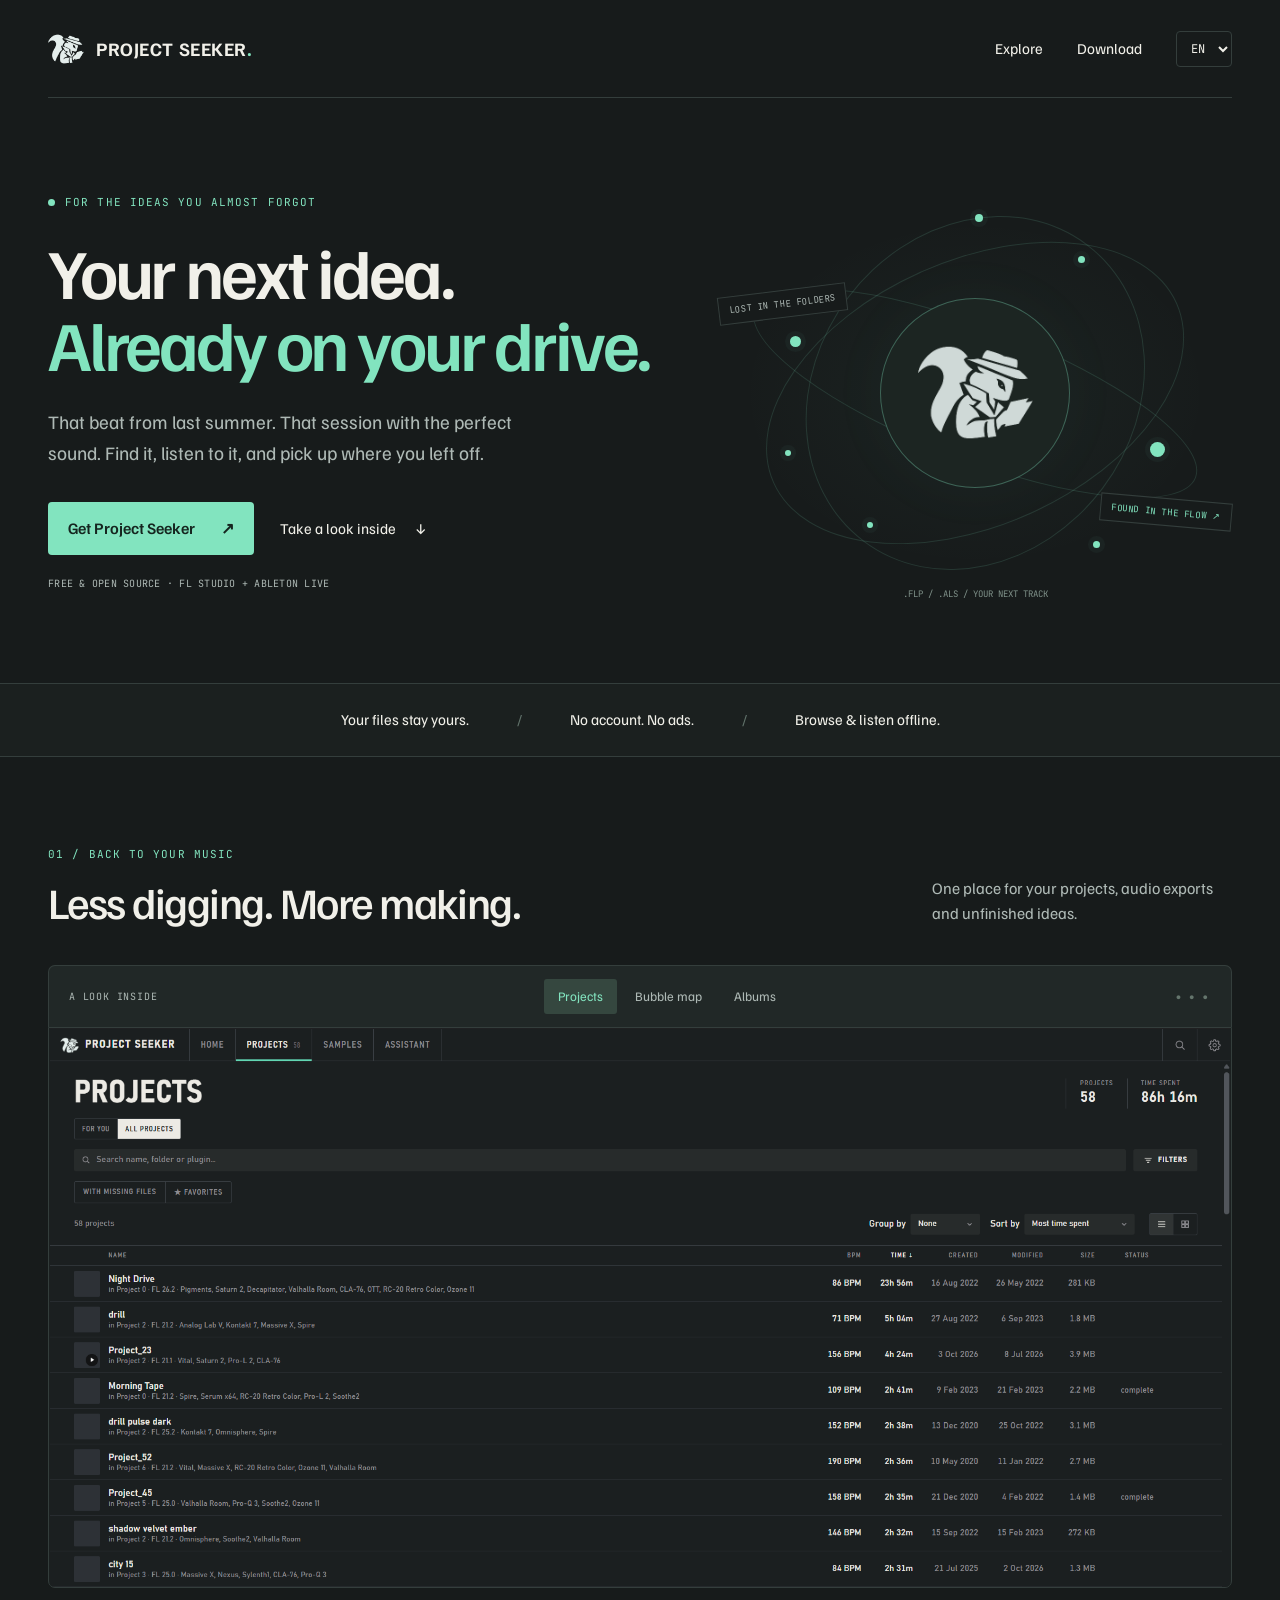
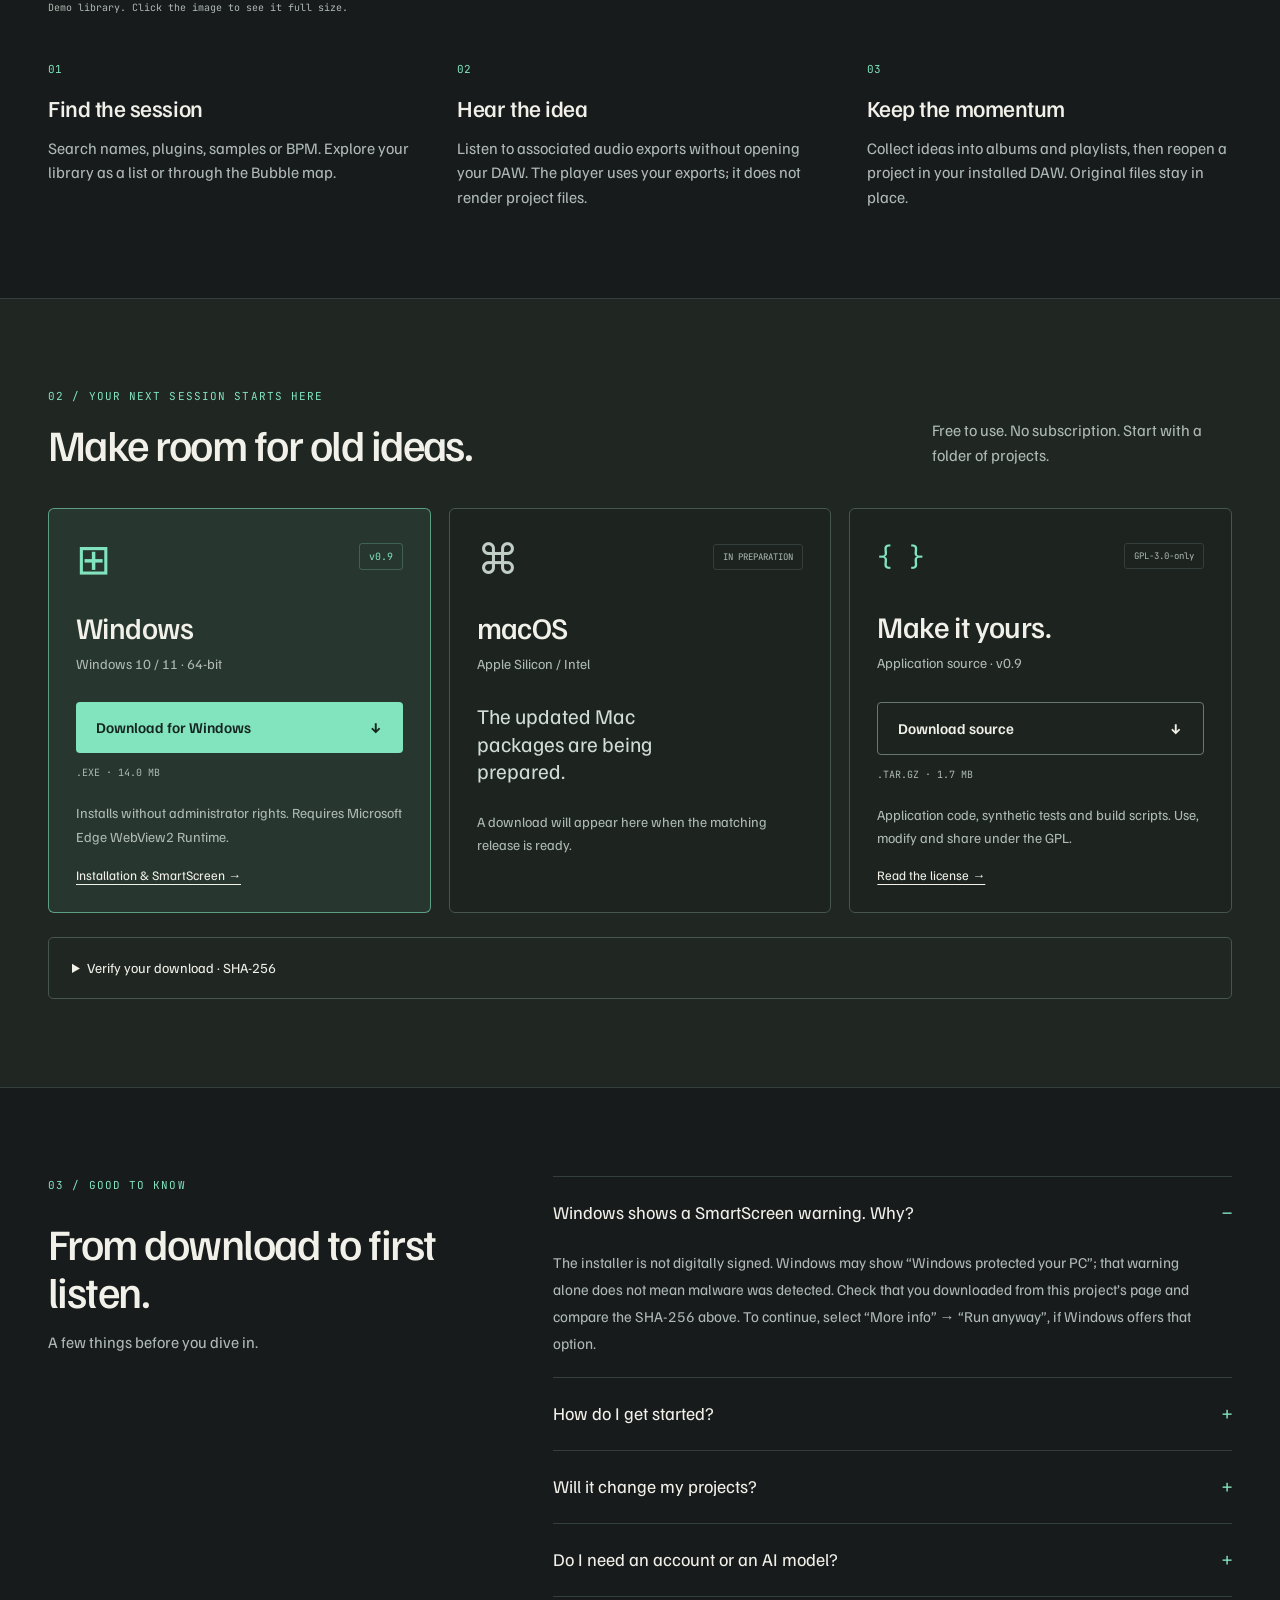
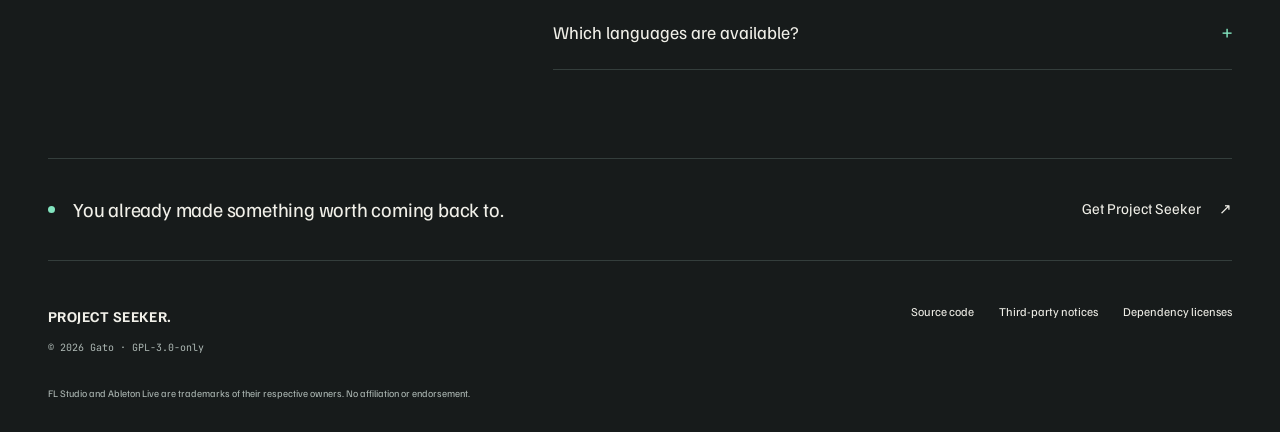
==== index.html @ abfd3322 "Publish Project Seeker download page" ====
<!doctype html>
<html lang="en">
<head>
  <meta charset="utf-8">
  <meta name="viewport" content="width=device-width, initial-scale=1">
  <meta name="description" content="Rediscover your music projects. Browse FL Studio and Ableton Live projects, listen to your exports, and pick up where you left off. Free and open source.">
  <meta name="theme-color" content="#171b1b">
  <title>Project Seeker — Find your next idea in your old projects</title>
  <link rel="icon" href="assets/logo.png" type="image/png">
  <link rel="stylesheet" href="assets/site.css">
  <script src="assets/site.js" defer></script>
</head>
<body>
  <a class="skip" href="#main" data-i18n="skip">Skip to content</a>
  <header class="header wrap">
    <a class="brand" href="#" aria-label="Project Seeker"><img src="assets/logo.png" width="36" height="36" alt=""><span>PROJECT SEEKER<span class="brand-dot">.</span></span></a>
    <nav aria-label="Main navigation">
      <a href="#explore" data-i18n="navExplore">Explore</a>
      <a href="#download" data-i18n="navDownload">Download</a>
      <label class="language"><span class="sr-only" data-i18n="language">Language</span><select id="language"><option value="en" lang="en">EN</option><option value="it" lang="it">IT</option><option value="fr" lang="fr">FR</option><option value="de" lang="de">DE</option></select></label>
    </nav>
  </header>
  <main id="main">
    <section class="hero wrap">
      <div class="hero-copy">
        <p class="eyebrow"><span class="status-dot"></span><span data-i18n="eyebrow">FOR THE IDEAS YOU ALMOST FORGOT</span></p>
        <h1><span data-i18n="hero1">Your next idea.</span><br><span class="accent" data-i18n="hero2">Already on your drive.</span></h1>
        <p class="intro" data-i18n="intro">That beat from last summer. That session with the perfect sound. Find it, listen to it, and pick up where you left off.</p>
        <div class="hero-actions"><a class="button primary" href="#download"><span data-i18n="getApp">Get Project Seeker</span><span aria-hidden="true">↗</span></a><a class="text-link" href="#explore"><span data-i18n="seeApp">Take a look inside</span><span aria-hidden="true">↓</span></a></div>
        <p class="micro" data-i18n="heroMeta">FREE & OPEN SOURCE · FL STUDIO + ABLETON LIVE</p>
      </div>
      <div class="hero-art" aria-hidden="true"><div class="orbit orbit-one"></div><div class="orbit orbit-two"></div><div class="orbit orbit-three"></div><span class="node n1"></span><span class="node n2"></span><span class="node n3"></span><span class="node n4"></span><span class="node n5"></span><span class="node n6"></span><span class="node n7"></span><div class="seeker-mark"><img src="assets/logo.png" alt="" width="150" height="150"></div><span class="art-label label-one">LOST IN THE FOLDERS</span><span class="art-label label-two">FOUND IN THE FLOW ↗</span><span class="coordinates">.FLP / .ALS / YOUR NEXT TRACK</span></div>
    </section>
    <div class="principles"><div class="wrap"><span data-i18n="principle1">Your files stay yours.</span><span class="divider" aria-hidden="true">/</span><span data-i18n="principle2">No account. No ads.</span><span class="divider" aria-hidden="true">/</span><span data-i18n="principle3">Browse & listen offline.</span></div></div>
    <section id="explore" class="explore wrap section">
      <div class="section-heading"><div><p class="eyebrow" data-i18n="insideLabel">01 / BACK TO YOUR MUSIC</p><h2 data-i18n="insideTitle">Less digging. More making.</h2></div><p data-i18n="insideIntro">One place for your projects, audio exports and unfinished ideas.</p></div>
      <div class="preview-toolbar"><span class="preview-caption" data-i18n="previewCaption">A LOOK INSIDE</span><div class="view-picker" role="group" aria-label="App preview"><button type="button" data-view="projects" aria-pressed="true" data-i18n="viewProjects">Projects</button><button type="button" data-view="map" aria-pressed="false" data-i18n="viewMap">Bubble map</button><button type="button" data-view="album" aria-pressed="false" data-i18n="viewAlbum">Albums</button></div><span class="window-dots" aria-hidden="true">● ● ●</span></div>
      <a class="screenshot-link" id="preview-link" href="docs/screenshots/projects-dark.png" target="_blank" rel="noopener"><img id="preview" src="docs/screenshots/projects-dark.png" alt="Project Seeker project browser with demo music projects" width="1917" height="909" fetchpriority="high"></a>
      <p class="image-note" data-i18n="imageNote">Demo library. Click the image to see it full size.</p>
      <div class="features"><article><span class="feature-number">01</span><h3 data-i18n="feature1Title">Find the session</h3><p data-i18n="feature1">Search names, plugins, samples or BPM. Explore your library as a list or through the Bubble map.</p></article><article><span class="feature-number">02</span><h3 data-i18n="feature2Title">Hear the idea</h3><p data-i18n="feature2">Listen to associated audio exports without opening your DAW. The player uses your exports; it does not render project files.</p></article><article><span class="feature-number">03</span><h3 data-i18n="feature3Title">Keep the momentum</h3><p data-i18n="feature3">Collect ideas into albums and playlists, then reopen a project in your installed DAW. Original files stay in place.</p></article></div>
    </section>
    <section id="download" class="download-section section"><div class="wrap">
      <div class="section-heading"><div><p class="eyebrow" data-i18n="downloadLabel">02 / YOUR NEXT SESSION STARTS HERE</p><h2 data-i18n="downloadTitle">Make room for old ideas.</h2></div><p data-i18n="downloadIntro">Free to use. No subscription. Start with a folder of projects.</p></div>
      <div class="downloads"><article class="download-card windows"><div class="card-top"><span class="platform-icon" aria-hidden="true">⊞</span><span class="tag">v0.9</span></div><h3>Windows</h3><p class="platform-meta">Windows 10 / 11 · 64-bit</p><a class="button primary download-button" href="ProjectSeeker-setup-0.9.exe" download><span data-i18n="downloadWindows">Download for Windows</span><span aria-hidden="true">↓</span></a><p class="file-meta">.EXE · 14.0 MB</p><p class="platform-note" data-i18n="windowsNote">Installs without administrator rights. Requires Microsoft Edge WebView2 Runtime.</p><a class="small-link" href="#install" data-i18n="installHelp">Installation & SmartScreen →</a></article>
      <article class="download-card mac"><div class="card-top"><span class="platform-icon mac-icon" aria-hidden="true">⌘</span><span class="tag muted-tag" data-i18n="comingSoon">IN PREPARATION</span></div><h3>macOS</h3><p class="platform-meta">Apple Silicon / Intel</p><p class="mac-message" data-i18n="macMessage">The updated Mac packages are being prepared.</p><p class="platform-note" data-i18n="macNote">A download will appear here when the matching release is ready.</p></article>
      <article class="download-card source"><div class="card-top"><span class="platform-icon source-icon" aria-hidden="true">{ }</span><span class="tag muted-tag">GPL-3.0-only</span></div><h3 data-i18n="sourceTitle">Make it yours.</h3><p class="platform-meta" data-i18n="sourceMeta">Application source · v0.9</p><a class="button secondary" href="ProjectSeeker-0.9-source.tar.gz" download><span data-i18n="downloadSource">Download source</span><span aria-hidden="true">↓</span></a><p class="file-meta">.TAR.GZ · 1.7 MB</p><p class="platform-note" data-i18n="sourceNote">Application code, synthetic tests and build scripts. Use, modify and share under the GPL.</p><a class="small-link" href="LICENSE" data-i18n="readLicense">Read the license →</a></article></div>
      <details class="checksum"><summary data-i18n="checksumTitle">Verify your download · SHA-256</summary><div class="checksum-content"><p data-i18n="checksumIntro">Compare the installer’s SHA-256 with the value below. In PowerShell, run:</p><pre><code>Get-FileHash .\ProjectSeeker-setup-0.9.exe -Algorithm SHA256</code></pre><div class="hash-row"><code id="installer-hash">7f7dbd1bfa3853b070649e2a6fabe162fff0e160c266e8ed12020a7209a1c15e</code><button type="button" id="copy-hash" data-i18n="copy">Copy</button></div><p id="copy-status" class="copy-status" role="status"></p><a class="small-link" href="SHA256SUMS.txt" data-i18n="allChecksums">Checksums for all downloads →</a></div></details>
    </div></section>
    <section class="section wrap help" id="install"><div class="help-heading"><p class="eyebrow" data-i18n="helpLabel">03 / GOOD TO KNOW</p><h2 data-i18n="helpTitle">From download to first listen.</h2><p data-i18n="helpIntro">A few things before you dive in.</p></div><div class="faq">
      <details open><summary data-i18n="faq1Title">Windows shows a SmartScreen warning. Why?</summary><div><p data-i18n="faq1">The installer is not digitally signed. Windows may show “Windows protected your PC”; that warning alone does not mean malware was detected. Check that you downloaded from this project’s page and compare the SHA-256 above. To continue, select “More info” → “Run anyway”, if Windows offers that option.</p></div></details>
      <details><summary data-i18n="faq2Title">How do I get started?</summary><div><p data-i18n="faq2">Run the installer, open Project Seeker and choose a folder containing .flp or .als projects. After the scan, search your library and select a project. Associate an audio export to listen, or reopen the project in FL Studio or Ableton Live.</p></div></details>
      <details><summary data-i18n="faq3Title">Will it change my projects?</summary><div><p data-i18n="faq3">Library scanning reads your original projects and samples without moving, renaming or saving them. Albums, playlists and notes are stored in the app. The optional Reviver recovery tool is in beta and disabled by default.</p></div></details>
      <details><summary data-i18n="faq4Title">Do I need an account or an AI model?</summary><div><p data-i18n="faq4">No. Scanning, browsing and playback work offline without an account. The assistant is optional. If you choose an external AI provider, your messages go to that provider; sharing library metadata requires separate consent.</p></div></details>
      <details><summary data-i18n="faq5Title">Which languages are available?</summary><div><p data-i18n="faq5">Project Seeker is available in English, Italian, French and German. Choose your language in the app’s settings.</p></div></details>
    </div></section>
    <section class="closing wrap"><span class="status-dot" aria-hidden="true"></span><p data-i18n="closing">You already made something worth coming back to.</p><a href="#download" class="text-link"><span data-i18n="getApp">Get Project Seeker</span><span aria-hidden="true">↗</span></a></section>
  </main>
  <footer class="wrap"><div><a href="#" class="footer-brand">PROJECT SEEKER.</a><p>© 2026 Gato · <a href="LICENSE">GPL-3.0-only</a></p></div><div class="footer-links"><a href="ProjectSeeker-0.9-source.tar.gz" download data-i18n="footerSource">Source code</a><a href="docs/THIRD_PARTY_NOTICES.md" data-i18n="credits">Third-party notices</a><a href="docs/DEPENDENCY_LICENSES.md" data-i18n="licenses">Dependency licenses</a></div><p class="trademark" data-i18n="trademark">FL Studio and Ableton Live are trademarks of their respective owners. No affiliation or endorsement.</p></footer>
</body>
</html>
---- assets/site.css ----
@font-face{font-family:Familjen;src:url(fonts/familjen-grotesk-latin.woff2) format('woff2');font-style:normal;font-weight:400 700;font-display:swap}
@font-face{font-family:JetBrains;src:url(fonts/jetbrains-mono-latin.woff2) format('woff2');font-style:normal;font-weight:400 500;font-display:swap}
:root{color-scheme:dark;--bg:#171b1b;--surface:#1e2323;--line:#343e3c;--text:#f1f0e9;--muted:#aeb9b5;--accent:#82e4bf;--mono:JetBrains,monospace;--sans:Familjen,Arial,sans-serif}
*{box-sizing:border-box}html{scroll-behavior:smooth;scroll-padding-top:28px}body{margin:0;background:var(--bg);color:var(--text);font:17px/1.55 var(--sans)}a{color:inherit;text-decoration:none}button,select{font:inherit}button,a,select{-webkit-tap-highlight-color:transparent}button,summary,select{cursor:pointer}a:focus-visible,button:focus-visible,select:focus-visible,summary:focus-visible{outline:2px solid var(--accent);outline-offset:5px}button{color:inherit}::selection{background:var(--accent);color:var(--bg)}.wrap{width:min(1240px,calc(100% - 96px));margin-inline:auto}.header{min-height:98px;display:flex;align-items:center;justify-content:space-between;border-bottom:1px solid var(--line);gap:24px}.brand{display:flex;align-items:center;gap:12px;font-size:19px;font-weight:700;letter-spacing:.03em;white-space:nowrap}.brand img{object-fit:contain}.brand-dot{color:var(--accent)}nav{display:flex;align-items:center;gap:34px;font-size:15px}nav a:hover,.small-link:hover,.footer-links a:hover{color:var(--accent)}.language select{background:var(--bg);color:var(--text);border:1px solid var(--line);border-radius:4px;padding:8px 10px;font:12px var(--mono)}.hero{display:grid;grid-template-columns:1.25fr 1fr;gap:28px;align-items:center;padding-block:95px 90px}.eyebrow{font:11px/1.7 var(--mono);letter-spacing:.1em;margin:0 0 24px;color:var(--accent);display:flex;align-items:center;gap:10px}.status-dot{display:inline-block;width:7px;height:7px;background:var(--accent);border-radius:50%;flex-shrink:0}.hero h1{font-size:clamp(48px,5.5vw,76px);line-height:1.02;letter-spacing:-.045em;margin:0 0 28px;font-weight:600}.accent{color:var(--accent)}.intro{font-size:19px;line-height:1.6;max-width:470px;color:var(--muted);margin:0 0 34px}.hero-actions{display:flex;align-items:center;gap:26px;flex-wrap:wrap}.button{min-height:51px;padding:14px 20px;border-radius:4px;display:inline-flex;justify-content:space-between;align-items:center;gap:26px;font-weight:600;font-size:16px;transition:background .15s,transform .15s}.button:hover{transform:translateY(-2px)}.primary{background:var(--accent);color:#15251f}.primary:hover{background:#a0f0d1}.secondary{background:transparent;border:1px solid #687972}.secondary:hover{background:#303b36}.text-link{font-size:15px;display:inline-flex;align-items:center;gap:18px}.text-link:hover{color:var(--accent)}.micro{font:10px/1.8 var(--mono);letter-spacing:.025em;color:var(--muted);margin:20px 0 0}.hero-art{position:relative;height:380px;isolation:isolate}.hero-art:before{content:"";position:absolute;inset:0;background:radial-gradient(ellipse at center,#82e4bf0b,transparent 65%)}.orbit{position:absolute;border:1px solid #82e4bf24;border-radius:50%;left:50%;top:50%;transform:translate(-50%,-50%) rotate(-24deg)}.orbit-one{width:86%;height:70%}.orbit-two{width:62%;height:98%;transform:translate(-50%,-50%) rotate(37deg)}.orbit-three{width:92%;height:35%;transform:translate(-50%,-50%) rotate(21deg)}.seeker-mark{position:absolute;left:50%;top:50%;transform:translate(-50%,-50%);width:190px;height:190px;border:1px solid #82e4bf55;border-radius:50%;display:grid;place-items:center;background:#1c2522;box-shadow:0 0 75px #82e4bf08}.seeker-mark img{object-fit:contain;width:115px;height:115px;opacity:.9}.node{position:absolute;background:var(--accent);border-radius:50%;box-shadow:0 0 0 5px #82e4bf0a}.n1{width:11px;height:11px;left:14%;top:35%}.n2{width:7px;height:7px;left:70%;top:14%}.n3{width:15px;height:15px;left:84%;top:63%}.n4{width:6px;height:6px;left:29%;top:84%}.n5{width:8px;height:8px;left:50%;top:3%}.n6{width:6px;height:6px;left:13%;top:65%}.n7{width:7px;height:7px;left:73%;top:89%}.art-label{font:9px var(--mono);letter-spacing:.07em;position:absolute;background:var(--bg);padding:7px 10px;color:var(--muted);border:1px solid var(--line)}.label-one{top:23%;left:0;transform:rotate(-7deg)}.label-two{bottom:15%;right:0;transform:rotate(5deg);color:var(--accent)}.coordinates{position:absolute;bottom:-17px;left:50%;transform:translateX(-50%);font:9px var(--mono);color:#7f9189;white-space:nowrap}.principles{border-block:1px solid var(--line);background:#1b201f}.principles>.wrap{display:flex;justify-content:center;align-items:center;gap:48px;min-height:72px;font-size:15px}.divider{color:#62736b}.section{padding-block:88px}.section-heading{display:flex;align-items:flex-end;justify-content:space-between;gap:32px;margin-bottom:40px}.section-heading .eyebrow{margin-bottom:14px}h2{font-size:clamp(32px,3.4vw,46px);line-height:1.1;letter-spacing:-.035em;font-weight:500;margin:0}h3{font-size:25px;line-height:1.2;letter-spacing:-.02em;font-weight:500;margin:0 0 14px}.section-heading>p{color:var(--muted);max-width:300px;font-size:16px;margin:0}.preview-toolbar{display:flex;align-items:center;justify-content:space-between;background:#212827;border:1px solid var(--line);border-bottom:none;border-radius:7px 7px 0 0;padding:13px 20px;gap:16px}.preview-caption{font:10px var(--mono);letter-spacing:.08em;color:var(--muted)}.view-picker{display:flex;gap:4px}.view-picker button{background:transparent;border:0;border-radius:3px;padding:7px 14px;color:var(--muted);font-size:13px}.view-picker button[aria-pressed=true]{background:#35473f;color:var(--accent)}.view-picker button:hover{color:var(--text)}.window-dots{font-size:9px;letter-spacing:3px;color:#64756c}.screenshot-link{display:block;border:1px solid var(--line);overflow:hidden;background:#1b2020;border-radius:0 0 7px 7px;aspect-ratio:1917/909}.screenshot-link img{width:100%;height:100%;display:block;object-fit:contain}.image-note{font:10px/1.8 var(--mono);color:var(--muted);margin:11px 0 0}.features{display:grid;grid-template-columns:repeat(3,1fr);gap:44px;margin-top:45px}.feature-number{font:11px var(--mono);color:var(--accent);display:block;margin-bottom:18px}.features h3{font-size:23px}.features p{font-size:16px;color:var(--muted);margin:0}.download-section{background:#202723;border-block:1px solid var(--line)}.downloads{display:grid;grid-template-columns:repeat(3,minmax(0,1fr));gap:18px}.download-card{border:1px solid #46554d;border-radius:6px;padding:27px;min-width:0;display:flex;flex-direction:column;align-items:flex-start;background:#1d2420}.windows{border-color:#82e4bf99;background:#27362e}.card-top{display:flex;align-items:center;justify-content:space-between;gap:16px;width:100%;margin-bottom:31px}.platform-icon{font:42px/1 var(--sans);color:var(--accent)}.source-icon{font:26px/1.6 var(--mono)}.mac-icon{color:#c0cec5}.tag{font:10px var(--mono);color:var(--accent);border:1px solid #82e4bf40;padding:6px 9px;border-radius:3px;white-space:nowrap}.muted-tag{color:var(--muted);border-color:var(--line);font-size:9px}.download-card h3{font-size:30px;margin-bottom:8px}.platform-meta{font-size:14px;color:var(--muted);margin:0 0 28px}.download-card .button{width:100%;font-size:15px;gap:12px}.file-meta{font:10px var(--mono);color:var(--muted);margin:13px 0 22px}.platform-note{font-size:14px;line-height:1.65;color:var(--muted);margin:0 0 16px}.small-link{font-size:13px;text-decoration:underline;text-underline-offset:4px}.download-card .small-link{margin-top:auto}.mac-message{font-size:21px;line-height:1.3;max-width:230px;margin:0 0 26px;color:#d0dcd4}.checksum{margin-top:24px;border:1px solid #46554d;border-radius:5px}.checksum summary{padding:19px 23px;font-size:14px}.checksum-content{padding:0 23px 23px;max-width:100%}.checksum-content p{font-size:14px;color:var(--muted)}pre{background:#171f1a;border:1px solid var(--line);padding:16px;overflow-x:auto;font:11px/1.7 var(--mono);border-radius:3px}pre code{white-space:pre}.hash-row{display:flex;align-items:center;gap:20px}.hash-row code{font:11px/1.8 var(--mono);overflow-wrap:anywhere;color:var(--accent)}.hash-row button{margin-left:auto;background:transparent;border:1px solid #6c8073;border-radius:3px;padding:6px 14px;flex-shrink:0;font-size:12px}.copy-status:empty{display:none}.help{display:grid;grid-template-columns:1fr 1.6fr;gap:80px}.help-heading p:last-child{font-size:16px;color:var(--muted)}.faq details{border-top:1px solid var(--line)}.faq details:last-child{border-bottom:1px solid var(--line)}.faq summary{font-size:18px;padding:22px 28px 22px 0;list-style:none;position:relative}.faq summary::-webkit-details-marker{display:none}.faq summary:after{content:"+";position:absolute;right:0;color:var(--accent)}.faq details[open] summary:after{content:"−"}.faq details>div{padding:0 30px 20px 0}.faq p{font-size:15px;color:var(--muted);margin:0;line-height:1.8}.closing{padding-block:35px;border-block:1px solid var(--line);display:flex;align-items:center;gap:18px}.closing p{font-size:20px;letter-spacing:-.01em;margin:0}.closing .text-link{margin-left:auto;white-space:nowrap}footer{padding-block:42px 30px;display:flex;justify-content:space-between;gap:28px;flex-wrap:wrap}.footer-brand{font-size:15px;font-weight:700;letter-spacing:.03em}footer p{font:10px/1.8 var(--mono);color:var(--muted);margin:10px 0 0}.footer-links{display:flex;gap:25px;align-items:flex-start;font-size:12px}.trademark{width:100%;font:10px/1.7 var(--sans);margin:0}.sr-only{position:absolute;width:1px;height:1px;margin:-1px;padding:0;overflow:hidden;clip-path:inset(50%);white-space:nowrap}.skip{position:fixed;top:12px;left:12px;background:var(--accent);color:var(--bg);padding:12px 18px;z-index:10;transform:translateY(-160%)}.skip:focus{transform:translateY(0)}
@media(min-width:1500px){.hero{padding-block:110px}.hero-art{height:420px}}
@media(max-width:1000px){.wrap{width:calc(100% - 56px)}.hero{padding-block:70px;grid-template-columns:1.3fr 1fr;gap:15px}.hero h1{font-size:59px}.hero-art{height:300px}.seeker-mark{width:145px;height:145px}.seeker-mark img{width:90px;height:90px}.art-label{font-size:7px}.intro{font-size:18px}.downloads{gap:12px}.download-card{padding:20px}.download-card .button{font-size:13px}.muted-tag{font-size:8px;padding:5px}.help{gap:45px}.principles>.wrap{gap:26px}}
@media(max-width:760px){.wrap{width:calc(100% - 40px)}.header{min-height:82px;gap:12px}.brand{font-size:15px;gap:8px}.brand img{width:28px;height:28px}nav{gap:18px;font-size:13px}nav a:first-child{display:none}.hero{grid-template-columns:1fr;padding-block:56px 42px}.hero h1{font-size:clamp(44px,9.5vw,65px);max-width:600px}.hero-art{display:none}.intro{max-width:520px;font-size:18px}.eyebrow{font-size:9px}.hero-actions{gap:22px}.button{font-size:15px}.principles>.wrap{gap:12px;flex-wrap:wrap;padding-block:20px;min-height:0;font-size:12px}.section{padding-block:58px}.section-heading{align-items:flex-start;flex-direction:column;gap:18px;margin-bottom:28px}.section-heading>p{max-width:430px}.section-heading .eyebrow{font-size:9px}.preview-toolbar{padding:11px;justify-content:center}.preview-caption,.window-dots{display:none}.view-picker button{font-size:12px;padding:7px 15px}.features{grid-template-columns:1fr;gap:28px;margin-top:30px}.features article{display:grid;grid-template-columns:27px 1fr;gap:0 12px}.feature-number{grid-row:span 2;margin-top:6px}.features h3{margin-bottom:9px}.features p{font-size:15px}.downloads{grid-template-columns:1fr}.download-card{padding:25px}.card-top{margin-bottom:20px}.download-card .button{font-size:16px}.download-card h3{font-size:28px}.platform-meta{margin-bottom:22px}.platform-note{max-width:100%}.muted-tag{font-size:9px;padding:6px 9px}.mac-message{max-width:none;margin-bottom:20px}.help{grid-template-columns:1fr;gap:26px}.help-heading h2 br{display:none}.faq summary{font-size:17px}.hash-row{flex-wrap:wrap;gap:10px}.hash-row button{margin-left:0}.checksum summary{padding:18px;font-size:13px}.checksum-content{padding:0 18px 20px}.closing{align-items:flex-start;flex-wrap:wrap;gap:12px}.closing .status-dot{margin-top:10px}.closing p{font-size:19px;flex:1}.closing .text-link{width:100%;margin-left:19px}footer{padding-block:30px;gap:22px}.footer-links{flex-wrap:wrap;gap:12px 20px;font-size:12px}.trademark{font-size:10px}}
@media(max-width:380px){nav a{display:none}.brand{font-size:14px}.header{gap:8px}}
@media(prefers-reduced-motion:reduce){html{scroll-behavior:auto}.button{transition:none}.button:hover{transform:none}}
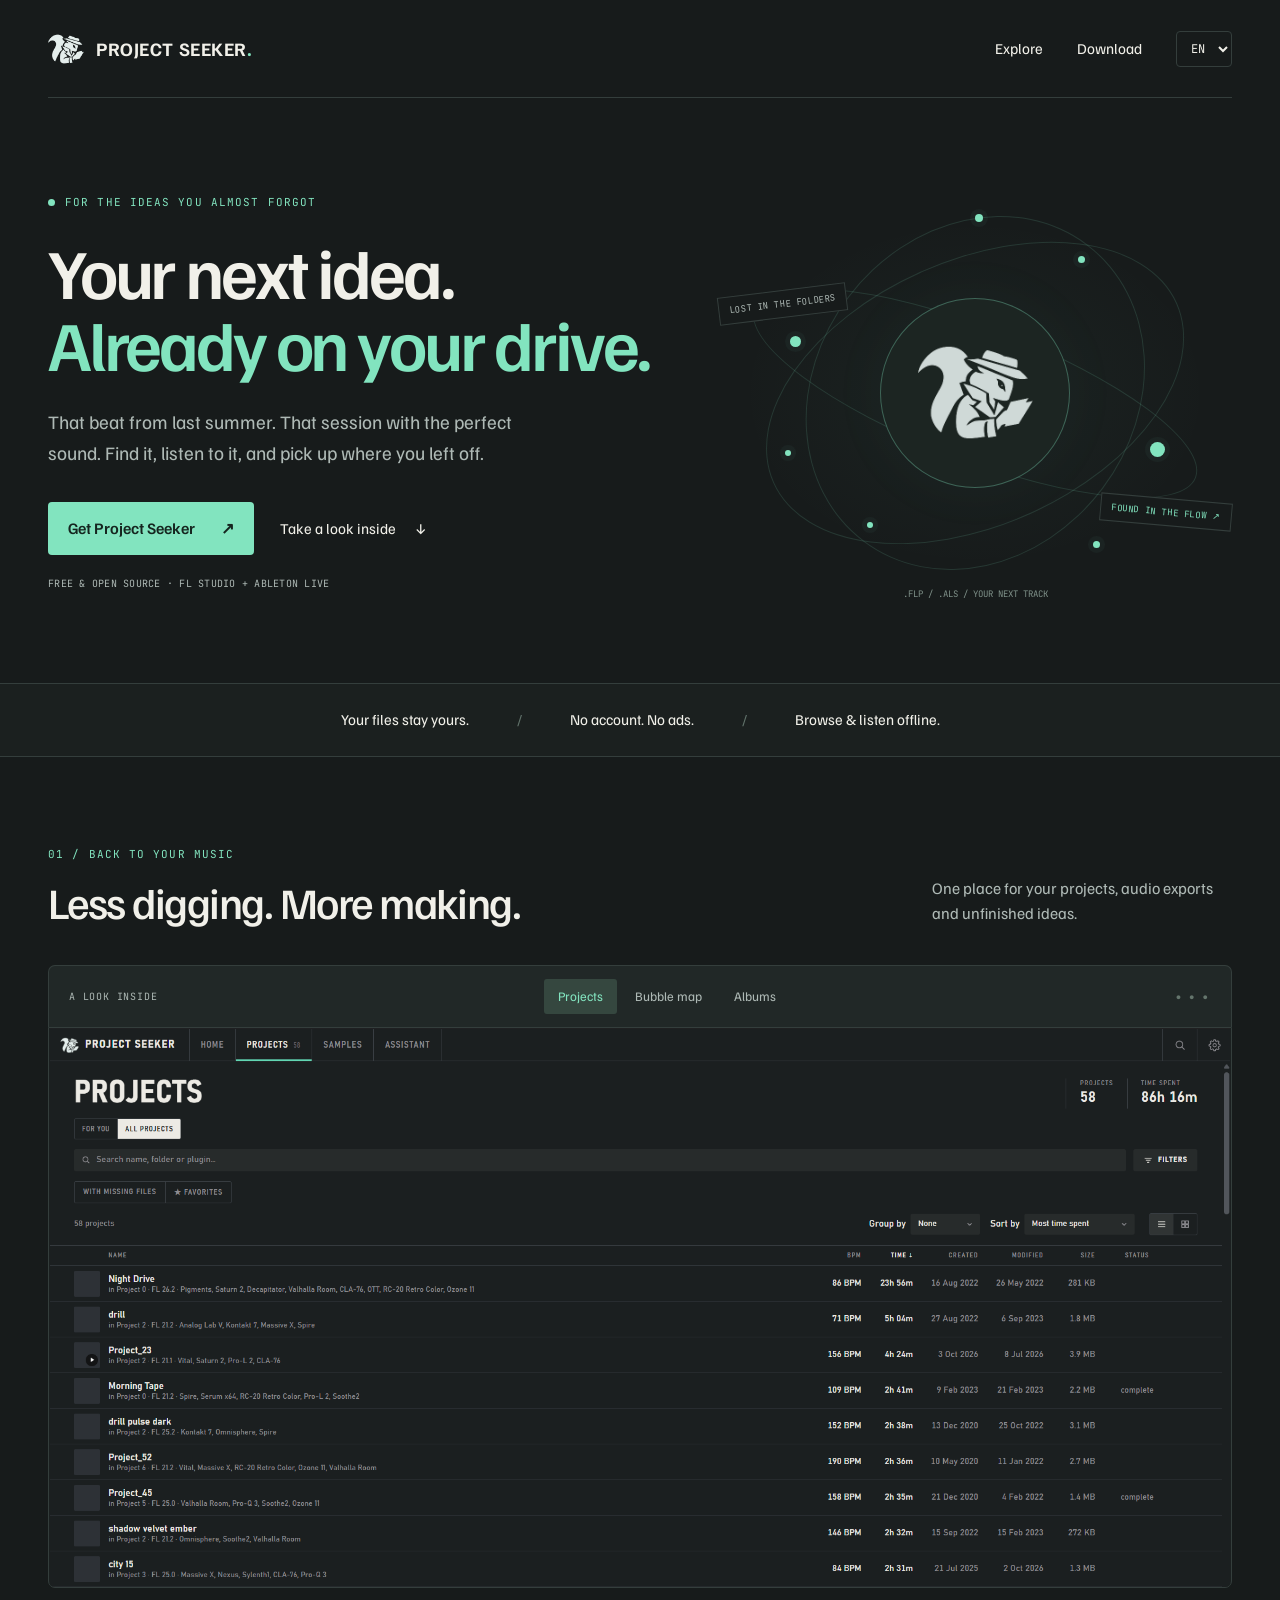
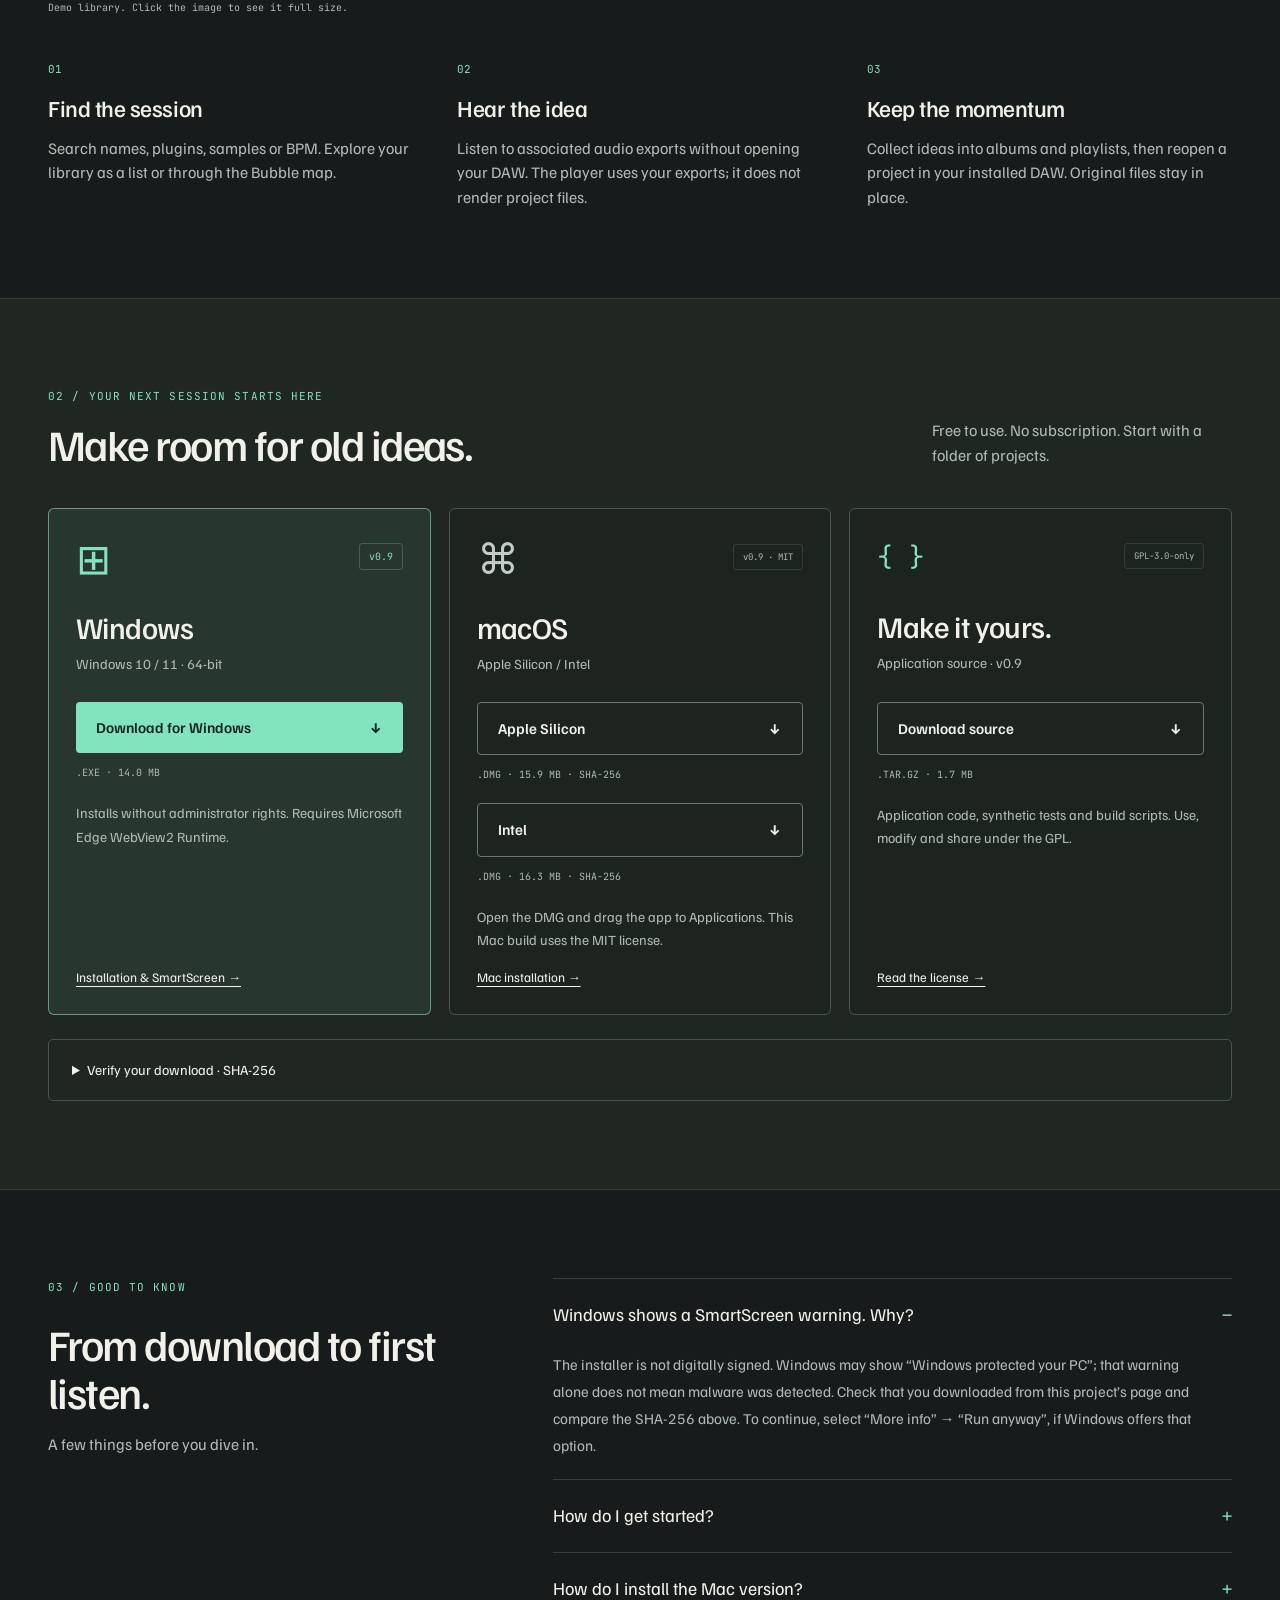
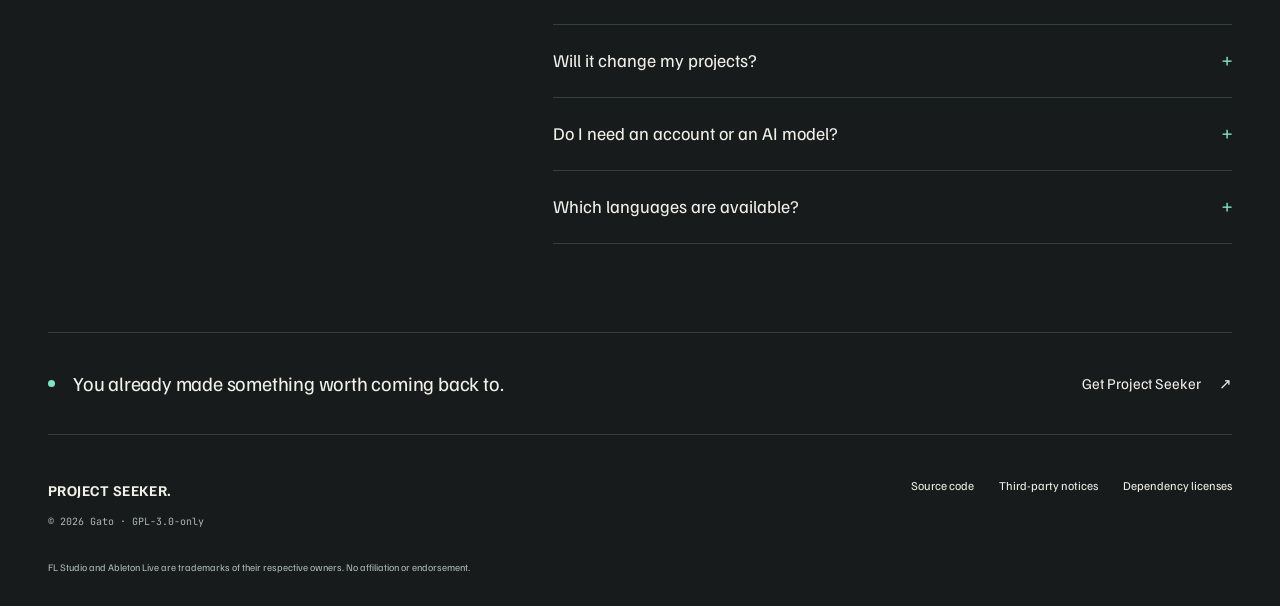
==== commit b41526da: "Add published Mac downloads for Apple Silicon and Intel" ====
--- a/index.html
+++ b/index.html
@@ -42,13 +42,14 @@
     <section id="download" class="download-section section"><div class="wrap">
       <div class="section-heading"><div><p class="eyebrow" data-i18n="downloadLabel">02 / YOUR NEXT SESSION STARTS HERE</p><h2 data-i18n="downloadTitle">Make room for old ideas.</h2></div><p data-i18n="downloadIntro">Free to use. No subscription. Start with a folder of projects.</p></div>
       <div class="downloads"><article class="download-card windows"><div class="card-top"><span class="platform-icon" aria-hidden="true">⊞</span><span class="tag">v0.9</span></div><h3>Windows</h3><p class="platform-meta">Windows 10 / 11 · 64-bit</p><a class="button primary download-button" href="ProjectSeeker-setup-0.9.exe" download><span data-i18n="downloadWindows">Download for Windows</span><span aria-hidden="true">↓</span></a><p class="file-meta">.EXE · 14.0 MB</p><p class="platform-note" data-i18n="windowsNote">Installs without administrator rights. Requires Microsoft Edge WebView2 Runtime.</p><a class="small-link" href="#install" data-i18n="installHelp">Installation & SmartScreen →</a></article>
-      <article class="download-card mac"><div class="card-top"><span class="platform-icon mac-icon" aria-hidden="true">⌘</span><span class="tag muted-tag" data-i18n="comingSoon">IN PREPARATION</span></div><h3>macOS</h3><p class="platform-meta">Apple Silicon / Intel</p><p class="mac-message" data-i18n="macMessage">The updated Mac packages are being prepared.</p><p class="platform-note" data-i18n="macNote">A download will appear here when the matching release is ready.</p></article>
+      <article class="download-card mac"><div class="card-top"><span class="platform-icon mac-icon" aria-hidden="true">⌘</span><span class="tag muted-tag">v0.9 · MIT</span></div><h3>macOS</h3><p class="platform-meta">Apple Silicon / Intel</p><a class="button secondary" href="mac/ProjectSeeker-0.9-mac-arm64.dmg" download><span>Apple Silicon</span><span aria-hidden="true">↓</span></a><p class="file-meta">.DMG · 15.9 MB · <a href="mac/ProjectSeeker-0.9-mac-arm64.dmg.sha256.txt">SHA-256</a></p><a class="button secondary" href="mac/ProjectSeeker-0.9-mac-x86_64.dmg" download><span>Intel</span><span aria-hidden="true">↓</span></a><p class="file-meta">.DMG · 16.3 MB · <a href="mac/ProjectSeeker-0.9-mac-x86_64.dmg.sha256.txt">SHA-256</a></p><p class="platform-note" data-i18n="macNote">Open the DMG and drag the app to Applications. This Mac build uses the MIT license.</p><a class="small-link" href="#mac-install" data-i18n="macHelp">Mac installation →</a></article>
       <article class="download-card source"><div class="card-top"><span class="platform-icon source-icon" aria-hidden="true">{ }</span><span class="tag muted-tag">GPL-3.0-only</span></div><h3 data-i18n="sourceTitle">Make it yours.</h3><p class="platform-meta" data-i18n="sourceMeta">Application source · v0.9</p><a class="button secondary" href="ProjectSeeker-0.9-source.tar.gz" download><span data-i18n="downloadSource">Download source</span><span aria-hidden="true">↓</span></a><p class="file-meta">.TAR.GZ · 1.7 MB</p><p class="platform-note" data-i18n="sourceNote">Application code, synthetic tests and build scripts. Use, modify and share under the GPL.</p><a class="small-link" href="LICENSE" data-i18n="readLicense">Read the license →</a></article></div>
       <details class="checksum"><summary data-i18n="checksumTitle">Verify your download · SHA-256</summary><div class="checksum-content"><p data-i18n="checksumIntro">Compare the installer’s SHA-256 with the value below. In PowerShell, run:</p><pre><code>Get-FileHash .\ProjectSeeker-setup-0.9.exe -Algorithm SHA256</code></pre><div class="hash-row"><code id="installer-hash">7f7dbd1bfa3853b070649e2a6fabe162fff0e160c266e8ed12020a7209a1c15e</code><button type="button" id="copy-hash" data-i18n="copy">Copy</button></div><p id="copy-status" class="copy-status" role="status"></p><a class="small-link" href="SHA256SUMS.txt" data-i18n="allChecksums">Checksums for all downloads →</a></div></details>
     </div></section>
     <section class="section wrap help" id="install"><div class="help-heading"><p class="eyebrow" data-i18n="helpLabel">03 / GOOD TO KNOW</p><h2 data-i18n="helpTitle">From download to first listen.</h2><p data-i18n="helpIntro">A few things before you dive in.</p></div><div class="faq">
       <details open><summary data-i18n="faq1Title">Windows shows a SmartScreen warning. Why?</summary><div><p data-i18n="faq1">The installer is not digitally signed. Windows may show “Windows protected your PC”; that warning alone does not mean malware was detected. Check that you downloaded from this project’s page and compare the SHA-256 above. To continue, select “More info” → “Run anyway”, if Windows offers that option.</p></div></details>
       <details><summary data-i18n="faq2Title">How do I get started?</summary><div><p data-i18n="faq2">Run the installer, open Project Seeker and choose a folder containing .flp or .als projects. After the scan, search your library and select a project. Associate an audio export to listen, or reopen the project in FL Studio or Ableton Live.</p></div></details>
+      <details id="mac-install"><summary data-i18n="macFaqTitle">How do I install the Mac version?</summary><div><p data-i18n="macFaq">Choose Apple Silicon for an M-series Mac, or Intel for an Intel Mac. Open the DMG and drag Project Seeker to Applications. The app is not signed with an Apple Developer ID or notarized. If macOS blocks opening it, verify the download’s origin and SHA-256, then use System Settings → Privacy & Security → Open Anyway, if available. Automated Mac checks do not replace testing on your own Mac.</p></div></details>
       <details><summary data-i18n="faq3Title">Will it change my projects?</summary><div><p data-i18n="faq3">Library scanning reads your original projects and samples without moving, renaming or saving them. Albums, playlists and notes are stored in the app. The optional Reviver recovery tool is in beta and disabled by default.</p></div></details>
       <details><summary data-i18n="faq4Title">Do I need an account or an AI model?</summary><div><p data-i18n="faq4">No. Scanning, browsing and playback work offline without an account. The assistant is optional. If you choose an external AI provider, your messages go to that provider; sharing library metadata requires separate consent.</p></div></details>
       <details><summary data-i18n="faq5Title">Which languages are available?</summary><div><p data-i18n="faq5">Project Seeker is available in English, Italian, French and German. Choose your language in the app’s settings.</p></div></details>
